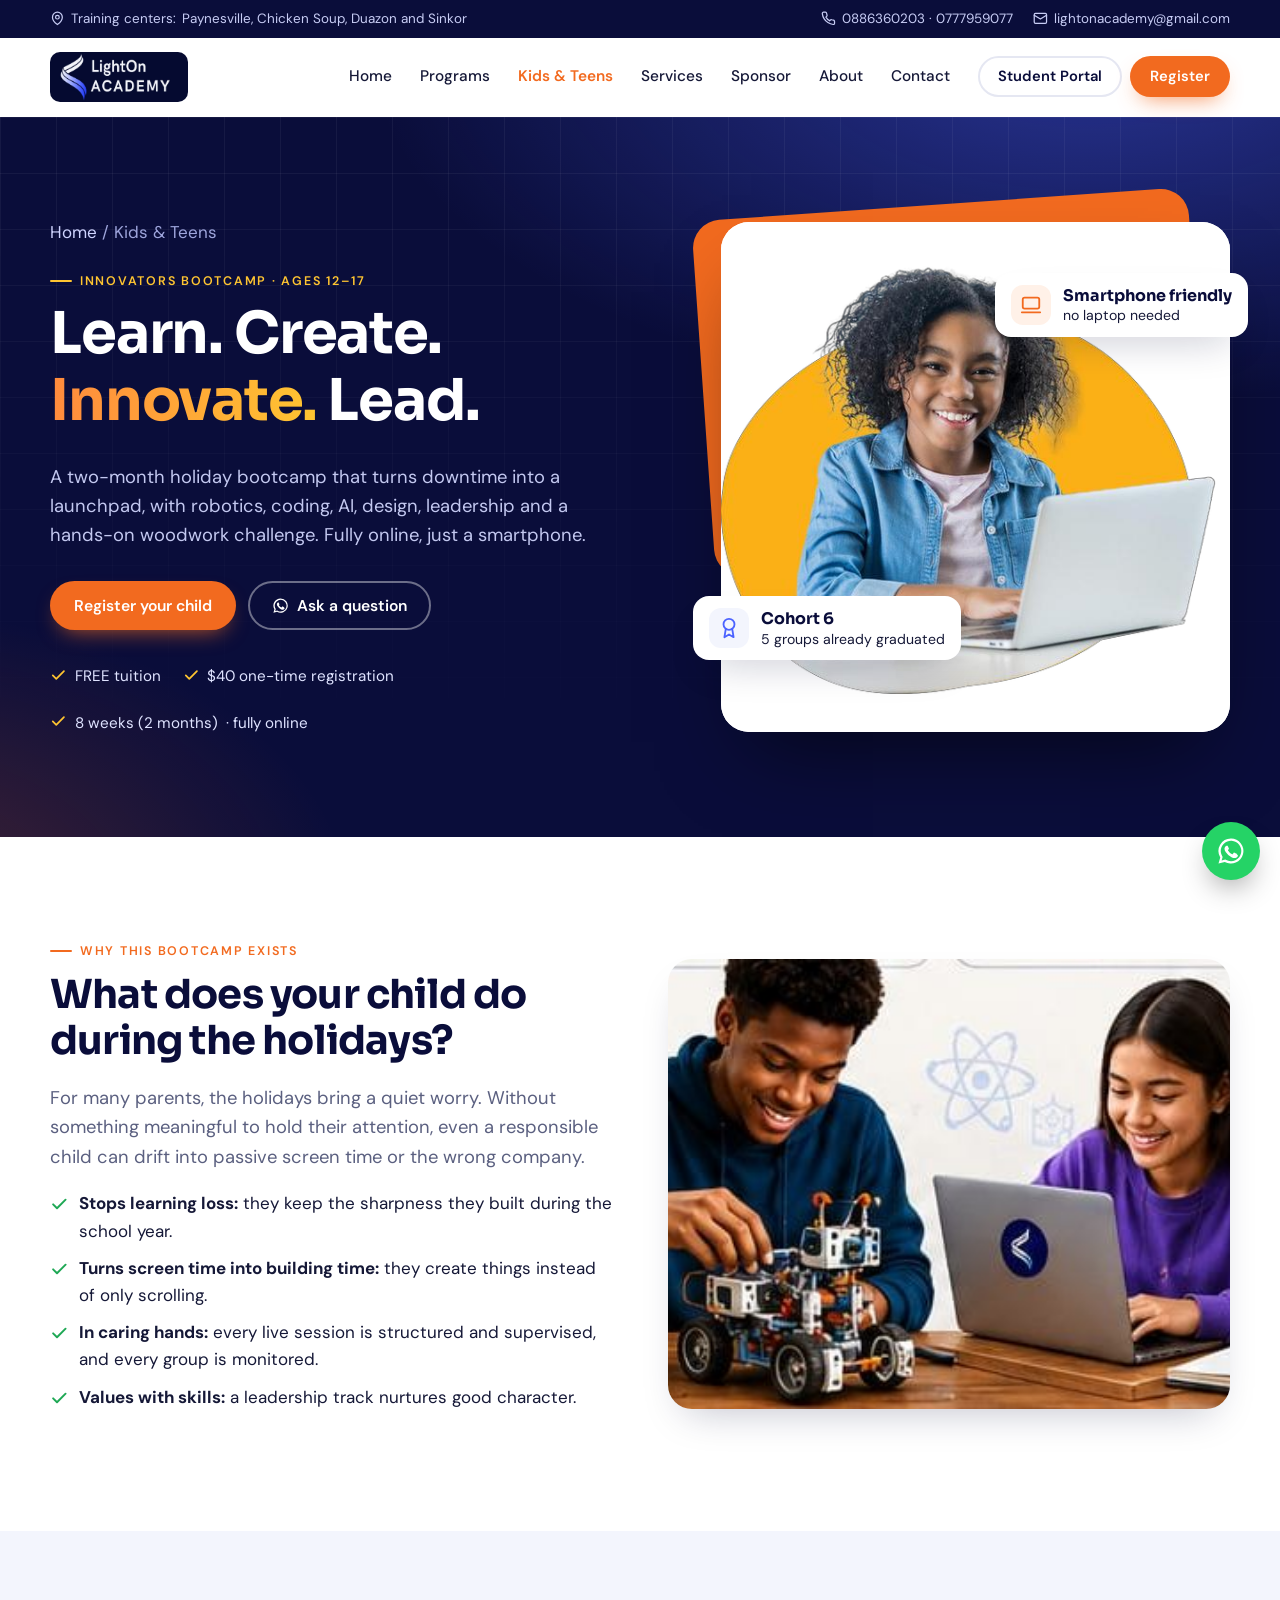
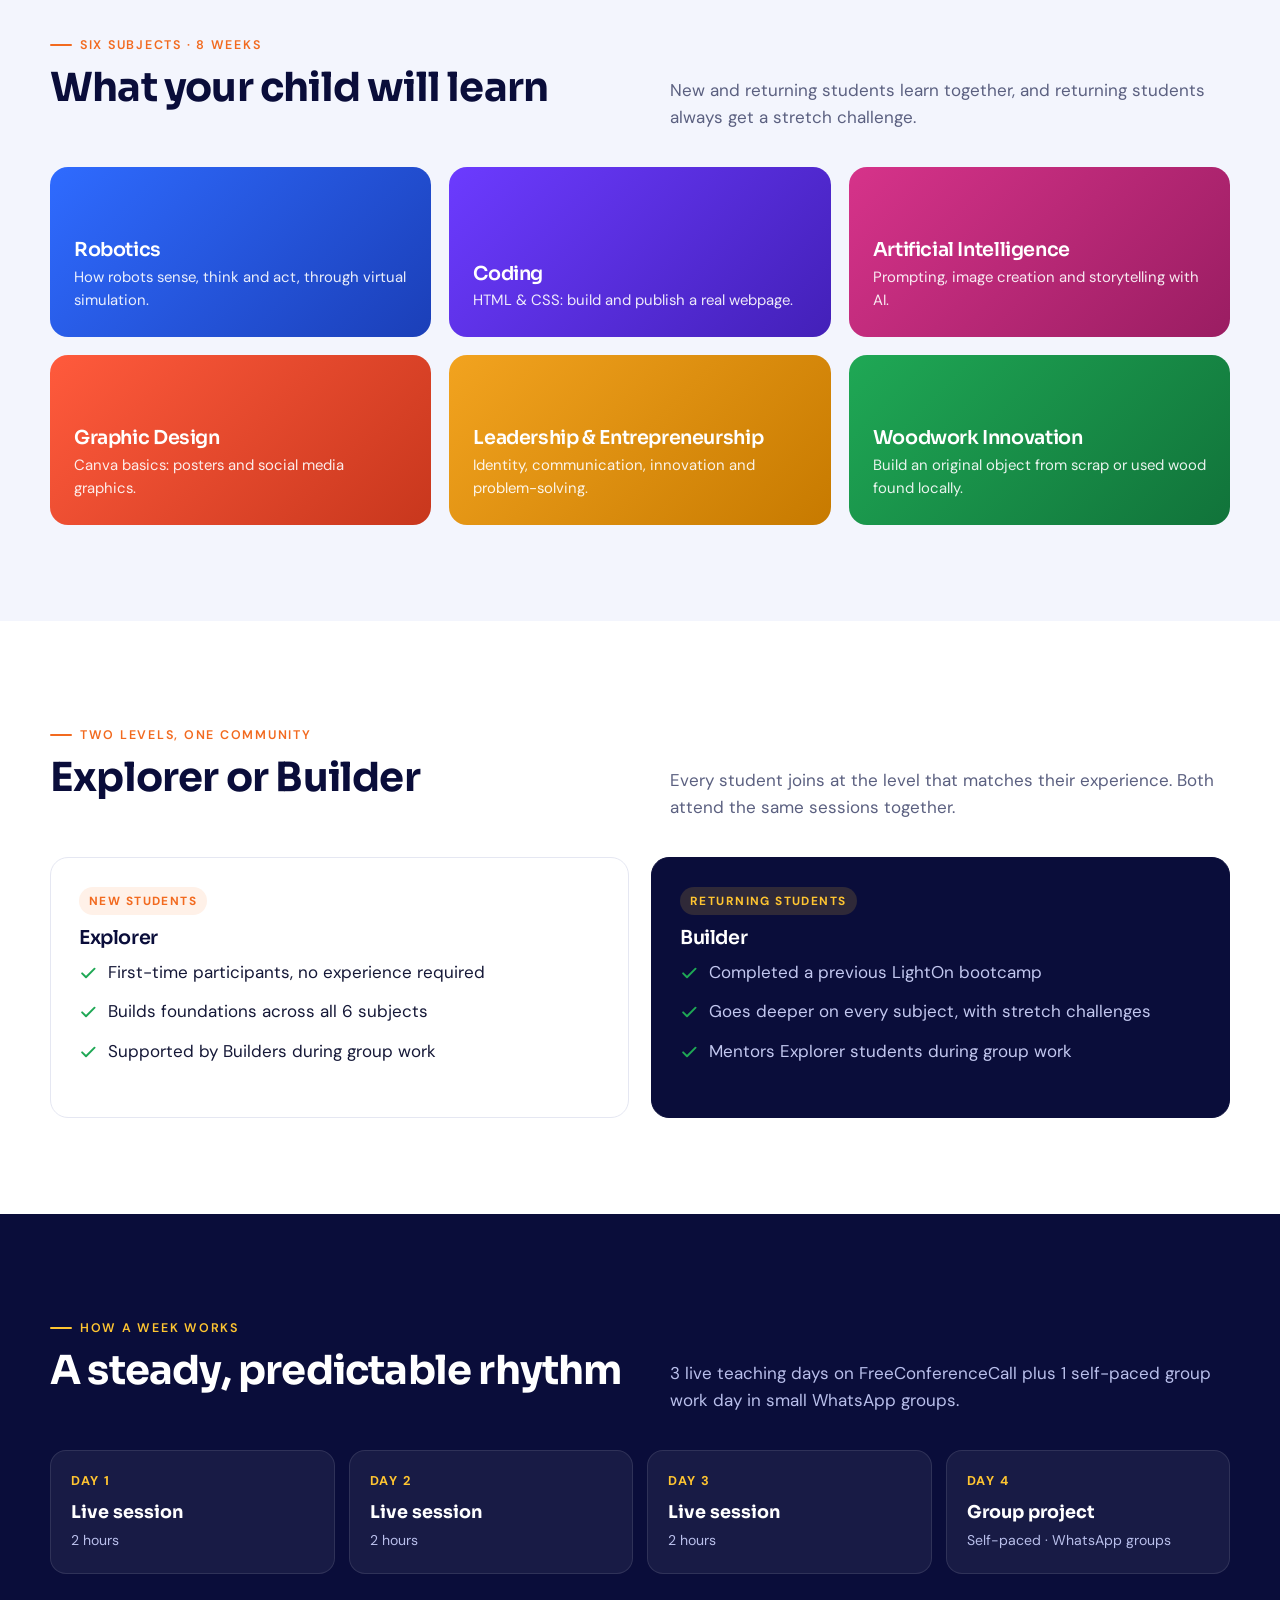
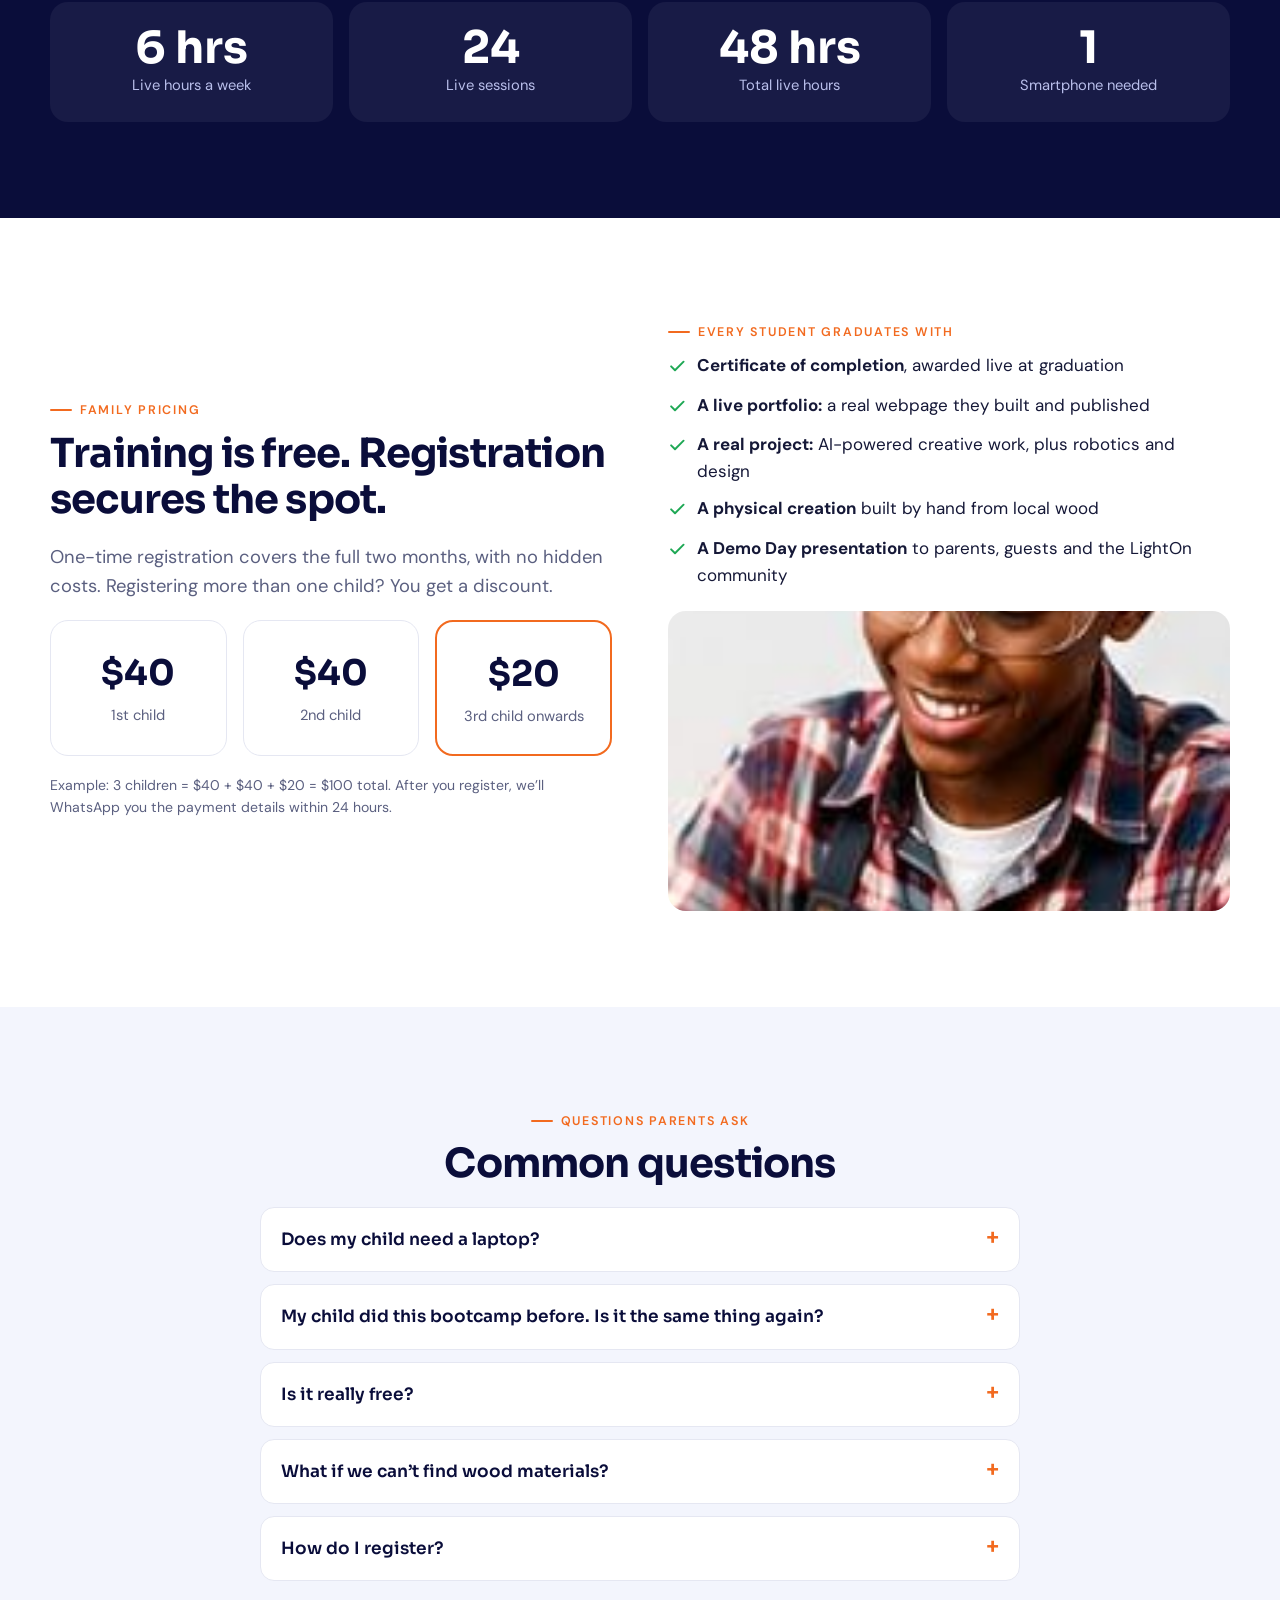
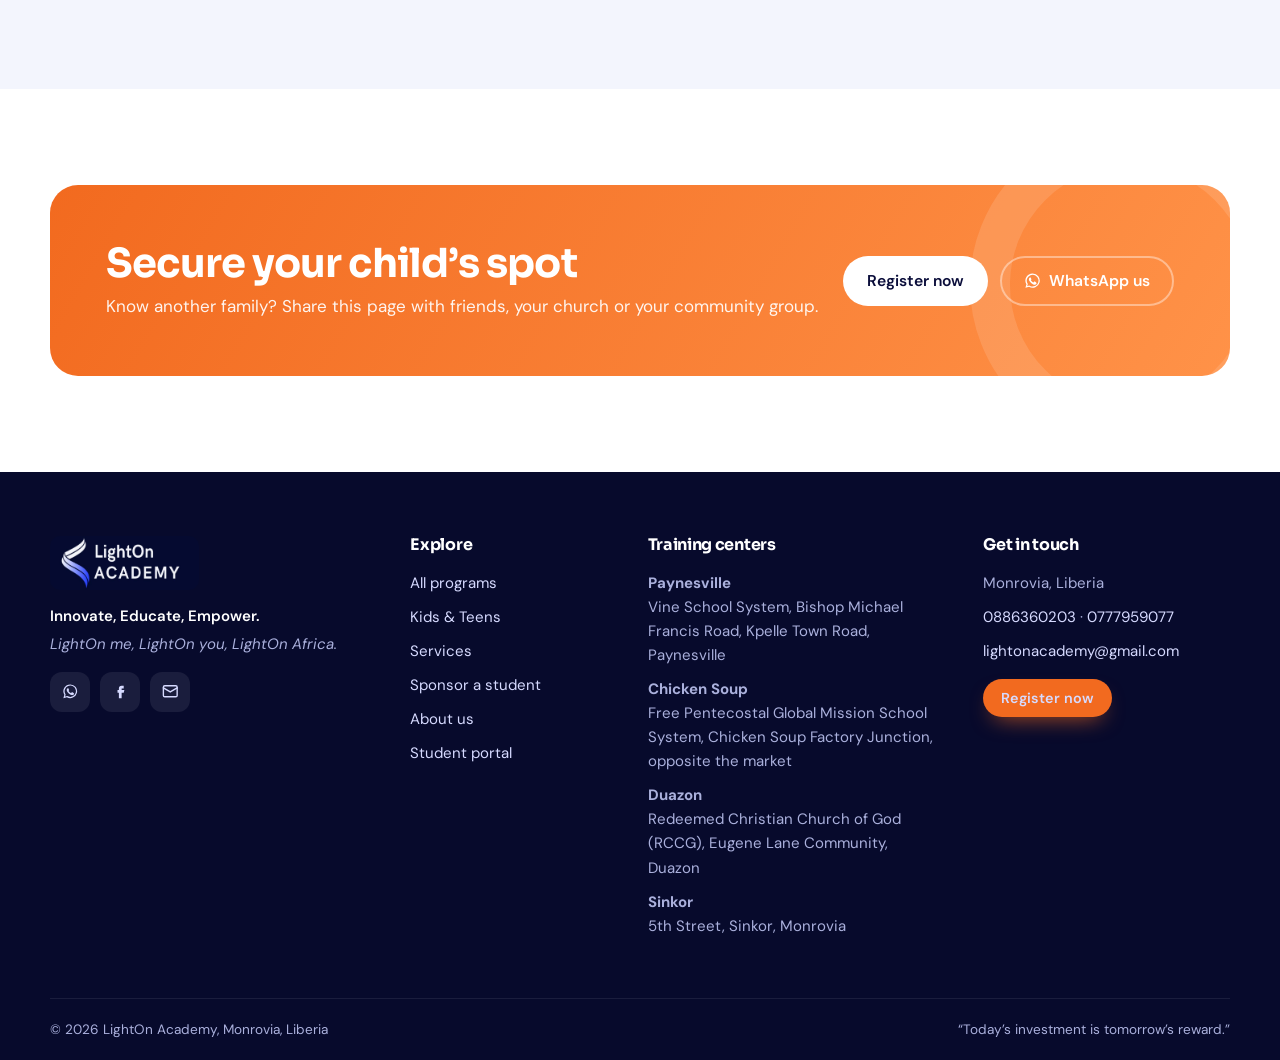
==== kids.html @ fd4e70bb "Add files via upload" ====
<!doctype html>
<html lang="en">
<head>
<meta charset="utf-8">
<meta name="viewport" content="width=device-width,initial-scale=1">
<title>Innovators Bootcamp for Ages 12–17 | LightOn Academy</title>
<meta name="description" content="Free 8-week online holiday bootcamp for children aged 12–17: robotics, coding, AI, graphic design, leadership and woodwork. Just a smartphone. $40 registration.">
<meta property="og:title" content="Innovators Bootcamp for Ages 12–17 | LightOn Academy">
<meta property="og:description" content="Free 8-week online holiday bootcamp for children aged 12–17: robotics, coding, AI, graphic design, leadership and woodwork. Just a smartphone. $40 registration.">
<meta property="og:image" content="assets/img/photos/hero-couple.jpg">
<meta property="og:type" content="website">
<meta name="theme-color" content="#0a0d3a">
<link rel="icon" href="assets/img/favicon.png">
<link rel="apple-touch-icon" href="assets/img/apple-touch-icon.png">
<link rel="preconnect" href="https://fonts.googleapis.com"><link rel="preconnect" href="https://fonts.gstatic.com" crossorigin><link href="https://fonts.googleapis.com/css2?family=DM+Sans:opsz,wght@9..40,400;9..40,500;9..40,600;9..40,700&family=Sora:wght@500;600;700&display=swap" rel="stylesheet">
<link rel="stylesheet" href="assets/css/style.css">
<script src="assets/js/config.js"></script>
<script src="assets/js/app.js" defer></script>
</head>
<body data-page="kids">
<div id="site-header"></div>
<main>
<section class="hero">
  <div class="wrap hero-grid">
    <div>
      <p class="crumbs" style="color:#9ea5dc"><a href="index.html" style="color:#cfd4ff">Home</a> / Kids &amp; Teens</p>
      <span class="eyebrow light">Innovators Bootcamp · Ages 12–17</span>
      <h1>Learn. Create. <em>Innovate.</em> Lead.</h1>
      <p class="lead">A two-month holiday bootcamp that turns downtime into a launchpad, with robotics, coding, AI, design, leadership and a hands-on woodwork challenge. Fully online, just a smartphone.</p>
      <div class="hero-ctas">
        <a class="btn btn-orange" data-register href="https://lightonacademy.github.io/?page=register" data-if-active="innovators-bootcamp">Register your child</a>
        <a class="btn btn-outline-light" data-wa="Hello LightOn Academy, I'd like to ask about the Innovators Bootcamp for my child." href="#"><span data-icon="wa"></span> Ask a question</a>
      </div>
      <p data-if-inactive="innovators-bootcamp" hidden style="color:var(--sun);font-weight:600">Registration for the next cohort opens soon. Message us on WhatsApp to be notified.</p>
      <ul class="hero-points">
        <li><span data-icon="check"></span> FREE tuition</li>
        <li><span data-icon="check"></span> $40 one-time registration</li>
        <li><span data-icon="check"></span> <span data-field="innovators-bootcamp.duration">8 weeks</span> · fully online</li>
      </ul>
    </div>
    <div class="hero-art">
      <div class="photo"><img src="assets/img/photos/girl-laptop.png" alt="Smiling girl learning on a laptop" style="object-fit:contain;background:#fff"></div>
      <div class="float-card fc-1"><span class="ico" data-icon="award"></span><span><strong>Cohort 6</strong>5 groups already graduated</span></div>
      <div class="float-card fc-2"><span class="ico" data-icon="laptop"></span><span><strong>Smartphone friendly</strong>no laptop needed</span></div>
    </div>
  </div>
</section>

<section class="section">
  <div class="wrap split">
    <div class="reveal">
      <span class="eyebrow">Why this bootcamp exists</span>
      <h2>What does your child do during the holidays?</h2>
      <p class="lead">For many parents, the holidays bring a quiet worry. Without something meaningful to hold their attention, even a responsible child can drift into passive screen time or the wrong company.</p>
      <ul class="ticks">
        <li><span data-icon="check"></span><span><strong>Stops learning loss:</strong> they keep the sharpness they built during the school year.</span></li>
        <li><span data-icon="check"></span><span><strong>Turns screen time into building time:</strong> they create things instead of only scrolling.</span></li>
        <li><span data-icon="check"></span><span><strong>In caring hands:</strong> every live session is structured and supervised, and every group is monitored.</span></li>
        <li><span data-icon="check"></span><span><strong>Values with skills:</strong> a leadership track nurtures good character.</span></li>
      </ul>
    </div>
    <div class="split-img reveal"><img src="assets/img/photos/robotics.jpg" alt="Teens working on a robot and a laptop" loading="lazy"></div>
  </div>
</section>

<section class="section bg-soft">
  <div class="wrap">
    <div class="sec-head"><div><span class="eyebrow">Six subjects · 8 weeks</span><h2>What your child will learn</h2></div><p>New and returning students learn together, and returning students always get a stretch challenge.</p></div>
    <div class="subjects">
      <div class="subject s1 reveal"><h3>Robotics</h3><p>How robots sense, think and act, through virtual simulation.</p></div>
      <div class="subject s2 reveal"><h3>Coding</h3><p>HTML &amp; CSS: build and publish a real webpage.</p></div>
      <div class="subject s3 reveal"><h3>Artificial Intelligence</h3><p>Prompting, image creation and storytelling with AI.</p></div>
      <div class="subject s4 reveal"><h3>Graphic Design</h3><p>Canva basics: posters and social media graphics.</p></div>
      <div class="subject s5 reveal"><h3>Leadership &amp; Entrepreneurship</h3><p>Identity, communication, innovation and problem-solving.</p></div>
      <div class="subject s6 reveal"><h3>Woodwork Innovation</h3><p>Build an original object from scrap or used wood found locally.</p></div>
    </div>
  </div>
</section>

<section class="section">
  <div class="wrap">
    <div class="sec-head"><div><span class="eyebrow">Two levels, one community</span><h2>Explorer or Builder</h2></div><p>Every student joins at the level that matches their experience. Both attend the same sessions together.</p></div>
    <div class="levels">
      <div class="level reveal"><span class="badge">New students</span><h3>Explorer</h3><ul class="ticks"><li><span data-icon="check"></span>First-time participants, no experience required</li><li><span data-icon="check"></span>Builds foundations across all 6 subjects</li><li><span data-icon="check"></span>Supported by Builders during group work</li></ul></div>
      <div class="level b reveal"><span class="badge">Returning students</span><h3>Builder</h3><ul class="ticks"><li><span data-icon="check"></span>Completed a previous LightOn bootcamp</li><li><span data-icon="check"></span>Goes deeper on every subject, with stretch challenges</li><li><span data-icon="check"></span>Mentors Explorer students during group work</li></ul></div>
    </div>
  </div>
</section>

<section class="section bg-navy">
  <div class="wrap">
    <div class="sec-head"><div><span class="eyebrow light">How a week works</span><h2>A steady, predictable rhythm</h2></div><p>3 live teaching days on FreeConferenceCall plus 1 self-paced group work day in small WhatsApp groups.</p></div>
    <div class="rhythm">
      <div class="day reveal"><b>Day 1</b><strong>Live session</strong><span>2 hours</span></div>
      <div class="day reveal"><b>Day 2</b><strong>Live session</strong><span>2 hours</span></div>
      <div class="day reveal"><b>Day 3</b><strong>Live session</strong><span>2 hours</span></div>
      <div class="day reveal"><b>Day 4</b><strong>Group project</strong><span>Self-paced · WhatsApp groups</span></div>
    </div>
    <div class="stats" style="margin-top:28px">
      <div class="stat"><strong>6 hrs</strong><span>Live hours a week</span></div>
      <div class="stat"><strong>24</strong><span>Live sessions</span></div>
      <div class="stat"><strong>48 hrs</strong><span>Total live hours</span></div>
      <div class="stat"><strong>1</strong><span>Smartphone needed</span></div>
    </div>
  </div>
</section>

<section class="section">
  <div class="wrap split">
    <div class="reveal">
      <span class="eyebrow">Family pricing</span>
      <h2>Training is free. Registration secures the spot.</h2>
      <p class="lead">One-time registration covers the full two months, with no hidden costs. Registering more than one child? You get a discount.</p>
      <div class="family">
        <div class="fam"><strong>$40</strong><span>1st child</span></div>
        <div class="fam"><strong>$40</strong><span>2nd child</span></div>
        <div class="fam hl"><strong>$20</strong><span>3rd child onwards</span></div>
      </div>
      <p class="small">Example: 3 children = $40 + $40 + $20 = $100 total. After you register, we’ll WhatsApp you the payment details within 24 hours.</p>
    </div>
    <div class="reveal">
      <span class="eyebrow">Every student graduates with</span>
      <ul class="ticks">
        <li><span data-icon="check"></span><span><strong>Certificate of completion</strong>, awarded live at graduation</span></li>
        <li><span data-icon="check"></span><span><strong>A live portfolio:</strong> a real webpage they built and published</span></li>
        <li><span data-icon="check"></span><span><strong>A real project:</strong> AI-powered creative work, plus robotics and design</span></li>
        <li><span data-icon="check"></span><span><strong>A physical creation</strong> built by hand from local wood</span></li>
        <li><span data-icon="check"></span><span><strong>A Demo Day presentation</strong> to parents, guests and the LightOn community</span></li>
      </ul>
      <img src="assets/img/photos/woodwork.jpg" alt="Student finishing a wooden birdhouse" loading="lazy" style="border-radius:18px;max-height:300px;width:100%;object-fit:cover;object-position:center 15%">
    </div>
  </div>
</section>

<section class="section bg-soft">
  <div class="wrap narrow faq">
    <div class="center"><span class="eyebrow">Questions parents ask</span><h2>Common questions</h2></div>
    <details><summary>Does my child need a laptop?</summary><p>No. Everything works on a smartphone with free tools and a browser. Woodwork uses materials found locally, so there’s nothing to buy.</p></details>
    <details><summary>My child did this bootcamp before. Is it the same thing again?</summary><p>No. Returning students join as Builders, with a stretch challenge in every subject, so they go deeper into real projects instead of repeating the basics.</p></details>
    <details><summary>Is it really free?</summary><p>Yes, the training is completely free. A one-time $40 registration fee secures a spot and covers the full two months. There are no hidden costs.</p></details>
    <details><summary>What if we can’t find wood materials?</summary><p>Any scrap, broken or small piece of wood works. Facilitators help students who need help getting started.</p></details>
    <details><summary>How do I register?</summary><p>Register online or send us a WhatsApp message on 0886360203. Our team responds within 24 hours with next steps and payment details.</p></details>
  </div>
</section>

<section class="section">
  <div class="wrap">
    <div class="cta-band reveal">
      <div><h2>Secure your child’s spot</h2><p>Know another family? Share this page with friends, your church or your community group.</p></div>
      <div class="btns"><a class="btn btn-light" data-register href="https://lightonacademy.github.io/?page=register">Register now</a><a class="btn btn-outline-light" data-wa="Hello LightOn Academy, I'd like to register my child for the Innovators Bootcamp." href="#"><span data-icon="wa"></span> WhatsApp us</a></div>
    </div>
  </div>
</section>
</main>
<div id="site-footer"></div>
</body>
</html>
---- assets/css/style.css ----
/* LightOn Academy — site styles */
:root{
  --navy:#0a0d3a; --navy-2:#141a5c; --ink:#151837; --muted:#5b6080; --line:#e5e7f2;
  --blue:#4c63ff; --blue-2:#7c8cff; --orange:#f26a1f; --orange-2:#ff8a3d; --sun:#ffc531;
  --cream:#fbf7f2; --soft:#f3f5fd; --white:#fff; --green:#1fa855;
  --r:18px; --r-sm:12px; --shadow:0 18px 40px -18px rgba(10,13,58,.28); --shadow-sm:0 6px 18px -8px rgba(10,13,58,.18);
  --font-h:"Sora",system-ui,sans-serif; --font:"DM Sans",system-ui,-apple-system,"Segoe UI",sans-serif;
}
*{box-sizing:border-box}
html{scroll-behavior:smooth;-webkit-text-size-adjust:100%}
body{margin:0;font-family:var(--font);font-size:17px;line-height:1.6;color:var(--ink);background:var(--white)}
img{max-width:100%;display:block}
a{color:var(--blue);text-decoration:none}
a:hover{text-decoration:underline}
h1,h2,h3,h4{font-family:var(--font-h);line-height:1.15;margin:0 0 .5em;letter-spacing:-.02em;color:var(--navy)}
h1{font-size:clamp(2.1rem,5vw,3.6rem);font-weight:700}
h2{font-size:clamp(1.7rem,3.4vw,2.5rem);font-weight:700}
h3{font-size:1.2rem;font-weight:600}
p{margin:0 0 1em}
svg{width:1.1em;height:1.1em;flex:none;vertical-align:-.15em}
[hidden]{display:none!important}
.wrap{width:min(1180px,100% - 40px);margin-inline:auto}
.narrow{max-width:760px}
.center{text-align:center}
.lead{font-size:1.15rem;color:var(--muted)}
.small{font-size:.88rem;color:var(--muted)}
.section{padding:clamp(56px,8vw,96px) 0}
.section.tight{padding:48px 0}
.bg-soft{background:var(--soft)}
.bg-cream{background:var(--cream)}
.bg-navy{background:var(--navy);color:#dfe3ff}
.bg-navy h2,.bg-navy h3{color:#fff}
.sec-head{display:flex;align-items:end;justify-content:space-between;gap:24px;margin-bottom:36px;flex-wrap:wrap}
.sec-head p{margin:0;max-width:560px;color:var(--muted)}
.bg-navy .sec-head p{color:#b9bfeb}
.eyebrow{display:inline-flex;align-items:center;gap:8px;font:600 .78rem/1 var(--font);letter-spacing:.14em;text-transform:uppercase;color:var(--orange);margin-bottom:14px}
.eyebrow::before{content:"";width:22px;height:2px;background:currentColor;border-radius:2px}
.eyebrow.light{color:var(--sun)}

/* buttons */
.btn{display:inline-flex;align-items:center;justify-content:center;gap:8px;font:600 .98rem/1 var(--font);padding:14px 22px;border-radius:999px;border:2px solid transparent;cursor:pointer;transition:transform .15s,box-shadow .15s,background .15s;text-decoration:none!important;white-space:nowrap}
.btn:hover{transform:translateY(-2px)}
.btn-sm{padding:10px 16px;font-size:.9rem}
.btn-block{display:flex;width:100%}
.btn-orange{background:var(--orange);color:#fff;box-shadow:0 10px 22px -10px rgba(242,106,31,.8)}
.btn-orange:hover{background:var(--orange-2)}
.btn-navy{background:var(--navy);color:#fff}
.btn-navy:hover{background:var(--navy-2)}
.btn-ghost{border-color:var(--line);color:var(--navy);background:#fff}
.btn-ghost:hover{border-color:var(--navy)}
.btn-ghost-dark{border-color:var(--navy);color:var(--navy)}
.btn-light{background:#fff;color:var(--navy)}
.btn-outline-light{border-color:rgba(255,255,255,.4);color:#fff}
.btn-outline-light:hover{border-color:#fff}
.btn-wa{background:#e8f8ee;color:#137a3c}
.btn-wa:hover{background:#d6f2e1}

/* header */
.topbar{background:var(--navy);color:#c8cdf5;font-size:.84rem}
.topbar .wrap{display:flex;justify-content:space-between;gap:16px;padding:8px 0;flex-wrap:wrap}
.topbar a{color:#c8cdf5}
.topbar span,.topbar a{display:inline-flex;align-items:center;gap:6px}
.tb-right{gap:20px!important}
.site-header{position:sticky;top:0;z-index:50;background:rgba(255,255,255,.92);backdrop-filter:saturate(1.4) blur(10px);border-bottom:1px solid transparent;transition:border-color .2s,box-shadow .2s}
.scrolled .site-header{border-color:var(--line);box-shadow:var(--shadow-sm)}
.nav-wrap{display:flex;align-items:center;justify-content:space-between;gap:20px;height:78px}
.brand img{height:50px;width:auto;border-radius:10px}
.nav{display:flex;align-items:center;gap:4px}
.nav>a{color:var(--ink);font-weight:500;font-size:.96rem;padding:8px 12px;border-radius:10px}
.nav>a:hover{background:var(--soft);text-decoration:none}
.nav>a[aria-current]{color:var(--orange);font-weight:600}
.nav-cta{display:flex;gap:8px;margin-left:12px}
.nav-cta .btn{padding:11px 18px;font-size:.92rem}
.nav-toggle{display:none;background:none;border:0;color:var(--navy);padding:8px;cursor:pointer}
.nav-toggle svg{width:28px;height:28px}

/* hero */
.hero{position:relative;overflow:hidden;background:radial-gradient(1200px 600px at 85% -10%,rgba(76,99,255,.45),transparent 60%),radial-gradient(800px 500px at -10% 110%,rgba(242,106,31,.25),transparent 60%),var(--navy);color:#dfe3ff}
.hero::before{content:"";position:absolute;inset:0;background-image:linear-gradient(rgba(255,255,255,.05) 1px,transparent 1px),linear-gradient(90deg,rgba(255,255,255,.05) 1px,transparent 1px);background-size:56px 56px;mask-image:linear-gradient(180deg,#000 10%,transparent 90%)}
.hero-grid{position:relative;display:grid;grid-template-columns:1.1fr .9fr;gap:48px;align-items:center;padding:clamp(56px,8vw,104px) 0 clamp(64px,8vw,110px)}
.hero h1{color:#fff}
.hero h1 em{font-style:normal;background:linear-gradient(90deg,var(--orange-2),var(--sun));-webkit-background-clip:text;background-clip:text;color:transparent}
.hero .lead{color:#c3c8f0;max-width:560px}
.hero-ctas{display:flex;gap:12px;flex-wrap:wrap;margin:30px 0 34px}
.hero-points{display:flex;gap:22px;flex-wrap:wrap;list-style:none;padding:0;margin:0;font-size:.95rem}
.hero-points li{display:flex;align-items:center;gap:8px}
.hero-points svg{color:var(--sun)}
.hero-art{position:relative}
.hero-art .photo{position:relative;border-radius:28px;overflow:hidden;background:#fff;box-shadow:0 40px 80px -30px rgba(0,0,0,.6);aspect-ratio:1/1}
.hero-art .photo img{width:100%;height:100%;object-fit:cover}
.hero-art::before{content:"";position:absolute;inset:-18px 30px auto -18px;height:70%;background:var(--orange);border-radius:28px;transform:rotate(-4deg);z-index:0}
.hero-art .photo{z-index:1}
.float-card{position:absolute;z-index:2;background:#fff;color:var(--ink);border-radius:16px;padding:12px 16px;box-shadow:var(--shadow);display:flex;align-items:center;gap:12px;font-size:.88rem;line-height:1.3}
.float-card strong{display:block;font-family:var(--font-h);color:var(--navy);font-size:1rem}
.float-card .ico{width:40px;height:40px;border-radius:12px;display:grid;place-items:center;background:var(--soft);color:var(--blue)}
.float-card .ico svg{width:22px;height:22px}
.fc-1{left:-28px;bottom:14%}
.fc-2{right:-18px;top:10%}
.fc-2 .ico{background:#fff1e8;color:var(--orange)}

/* paths */
.paths{display:grid;grid-template-columns:repeat(4,1fr);gap:18px;margin-top:-64px;position:relative;z-index:3}
.path{background:#fff;border-radius:var(--r);padding:28px;box-shadow:var(--shadow);border:1px solid var(--line);display:flex;flex-direction:column;gap:6px;transition:transform .2s}
.path:hover{transform:translateY(-4px);text-decoration:none}
.path .p-ico{width:52px;height:52px;border-radius:14px;display:grid;place-items:center;margin-bottom:12px}
.path .p-ico svg{width:26px;height:26px}
.path h3{margin:0}
.path p{color:var(--muted);margin:0 0 10px;font-size:.96rem}
.path .go{margin-top:auto;font-weight:600;display:inline-flex;align-items:center;gap:6px}
.path:nth-child(1) .p-ico{background:#eef0ff;color:var(--blue)}
.path:nth-child(2) .p-ico{background:#fff1e8;color:var(--orange)}
.path:nth-child(3) .p-ico{background:#e8f8ee;color:var(--green)}
.path:nth-child(4) .p-ico{background:#fff7dc;color:#c58a00}
.path{padding:24px}

/* course cards */
.grid{display:grid;grid-template-columns:repeat(3,1fr);gap:24px}
.card{background:#fff;border-radius:var(--r);border:1px solid var(--line);overflow:hidden;display:flex;flex-direction:column;transition:transform .2s,box-shadow .2s}
.card:hover{transform:translateY(-4px);box-shadow:var(--shadow)}
.c-img{position:relative;display:block;aspect-ratio:16/10;background:var(--soft);overflow:hidden}
.c-img img{width:100%;height:100%;object-fit:cover;transition:transform .5s}
.card:hover .c-img img{transform:scale(1.04)}
.tag{position:absolute;left:14px;top:14px;background:rgba(10,13,58,.88);color:#fff;font-size:.74rem;font-weight:600;padding:6px 10px;border-radius:999px;letter-spacing:.02em}
.start{position:absolute;right:14px;bottom:14px;background:var(--sun);color:var(--navy);font-size:.78rem;font-weight:700;padding:6px 10px;border-radius:999px;display:inline-flex;align-items:center;gap:6px}
.c-body{padding:20px 22px 22px;display:flex;flex-direction:column;flex:1}
.c-level{font-size:.78rem;font-weight:700;color:var(--orange);text-transform:uppercase;letter-spacing:.08em;margin:0 0 6px}
.c-body h3{font-size:1.15rem;margin-bottom:8px}
.c-body h3 a{color:var(--navy)}
.c-tag{color:var(--muted);font-size:.94rem;margin-bottom:14px}
.meta{list-style:none;padding:0;margin:0 0 18px;display:flex;gap:16px;flex-wrap:wrap;font-size:.86rem;color:var(--muted)}
.meta li{display:flex;align-items:center;gap:6px}
.c-foot{margin-top:auto;display:flex;align-items:end;justify-content:space-between;gap:12px;padding-top:16px;border-top:1px dashed var(--line)}
.price{display:flex;flex-wrap:wrap;align-items:baseline;gap:4px 8px}
.p-main{font-family:var(--font-h);font-size:1.45rem;font-weight:700;color:var(--navy)}
.p-reg{color:#9aa0bd;font-size:.95rem}
.p-note{flex-basis:100%;font-size:.78rem;color:var(--green);font-weight:600}
.price.ask .p-main{font-size:1.02rem}
.price.ask .p-note{color:var(--muted);font-weight:500}
.empty{grid-column:1/-1;background:var(--soft);border-radius:var(--r);padding:28px;text-align:center;color:var(--muted)}
.skeleton{grid-column:1/-1;height:220px;border-radius:var(--r);background:linear-gradient(90deg,var(--soft),#fff,var(--soft));background-size:200% 100%;animation:sk 1.2s infinite}
@keyframes sk{to{background-position:-200% 0}}
.chips{display:flex;gap:10px;flex-wrap:wrap;margin-bottom:28px}
.chip{border:1px solid var(--line);background:#fff;border-radius:999px;padding:9px 16px;font:500 .92rem var(--font);cursor:pointer;color:var(--ink)}
.chip.on{background:var(--navy);color:#fff;border-color:var(--navy)}

/* masterclasses */
.mc-grid{display:grid;grid-template-columns:repeat(3,1fr);gap:14px}
.mc{display:flex;align-items:center;gap:14px;background:#fff;border:1px solid var(--line);border-radius:14px;padding:16px;color:var(--ink);transition:border-color .2s,transform .2s}
.mc:hover{border-color:var(--orange);transform:translateY(-2px);text-decoration:none}
.mc strong{display:block;font-family:var(--font-h);font-size:.98rem;color:var(--navy)}
.mc small{color:var(--muted);font-size:.84rem}
.mc-ico{width:40px;height:40px;border-radius:12px;background:#fff1e8;color:var(--orange);display:grid;place-items:center}
.mc-go{margin-left:auto;color:var(--green)}
.mc-go svg{width:22px;height:22px}

/* features */
.features{display:grid;grid-template-columns:repeat(4,1fr);gap:20px}
.feature{padding:26px;border-radius:var(--r);background:#fff;border:1px solid var(--line)}
.feature .f-ico{width:48px;height:48px;border-radius:14px;background:var(--navy);color:var(--sun);display:grid;place-items:center;margin-bottom:16px}
.feature .f-ico svg{width:24px;height:24px}
.feature p{color:var(--muted);font-size:.95rem;margin:0}
.bg-navy .feature{background:rgba(255,255,255,.05);border-color:rgba(255,255,255,.1)}
.bg-navy .feature p{color:#b9bfeb}
.bg-navy .feature .f-ico{background:rgba(255,255,255,.08)}

/* stats */
.stats{display:grid;grid-template-columns:repeat(4,1fr);gap:16px}
.stat{text-align:center;padding:24px 10px;border-radius:var(--r);background:rgba(255,255,255,.06)}
.stat strong{display:block;font-family:var(--font-h);font-size:clamp(2rem,4vw,2.8rem);color:#fff;line-height:1}
.stat span{font-size:.92rem;color:#b9bfeb}

/* pathway */
.ladder{display:grid;grid-template-columns:repeat(3,1fr);gap:0;counter-reset:lvl;position:relative}
.rung{position:relative;padding:28px 26px 26px;background:#fff;border:1px solid var(--line)}
.rung:first-child{border-radius:var(--r) 0 0 var(--r)}
.rung:last-child{border-radius:0 var(--r) var(--r) 0}
.rung+.rung{border-left:0}
.rung .lvl{font:700 .78rem var(--font);letter-spacing:.12em;text-transform:uppercase;color:var(--orange)}
.rung h3{margin:6px 0 4px}
.rung .dur{display:inline-flex;align-items:center;gap:6px;color:var(--muted);font-size:.9rem;margin-bottom:14px}
.rung ul{padding:0;margin:0 0 16px;list-style:none;font-size:.94rem}
.rung li{display:flex;gap:8px;margin-bottom:6px}
.rung li svg{color:var(--green);margin-top:4px}
.rung:nth-child(2){background:#fbfbff}
.rung:nth-child(3){background:var(--navy);color:#dfe3ff;border-color:var(--navy)}
.rung:nth-child(3) h3{color:#fff}
.rung:nth-child(3) .dur{color:#b9bfeb}

/* split promo */
.split{display:grid;grid-template-columns:1fr 1fr;gap:56px;align-items:center}
.split-img{position:relative;border-radius:24px;overflow:hidden;aspect-ratio:4/3.2;box-shadow:var(--shadow)}
.split-img img{width:100%;height:100%;object-fit:cover}
.mosaic{display:grid;grid-template-columns:1fr 1fr;grid-template-rows:1.25fr 1fr;gap:14px;aspect-ratio:1/0.95}
.mosaic img{width:100%;height:100%;object-fit:cover;border-radius:18px}
.mosaic img:first-child{grid-column:1/3}
.mosaic img:nth-child(2){object-position:center 30%}
.ticks{list-style:none;padding:0;margin:0 0 22px}
.ticks li{display:flex;gap:10px;margin-bottom:10px}
.ticks li svg{color:var(--green);margin-top:5px}
.ticks.two{display:grid;grid-template-columns:1fr 1fr;gap:4px 24px}
.pill-row{display:flex;flex-wrap:wrap;gap:10px;margin:0 0 24px}
.pill{background:var(--soft);color:var(--navy);border-radius:999px;padding:8px 14px;font-size:.88rem;font-weight:600}
.pill.o{background:#fff1e8;color:var(--orange)}

/* testimonial */
.quote{max-width:860px;margin:auto;text-align:center}
.quote blockquote{font-family:var(--font-h);font-size:clamp(1.3rem,2.6vw,1.9rem);line-height:1.35;color:var(--navy);margin:0 0 20px;font-weight:500}
.quote blockquote::before{content:"“";display:block;font-size:4rem;line-height:.6;color:var(--orange)}
.quote cite{font-style:normal;color:var(--muted)}
.quote cite strong{color:var(--ink)}

/* centers */
.centers-grid{display:grid;grid-template-columns:repeat(4,1fr);gap:18px}
.loc{background:#fff;border:1px solid var(--line);border-radius:var(--r);padding:22px;display:flex;flex-direction:column}
.loc .c-ico{width:42px;height:42px;border-radius:12px;background:#fff1e8;color:var(--orange);display:grid;place-items:center;margin-bottom:14px}
.loc h3{margin-bottom:6px}
.loc p{color:var(--muted);font-size:.93rem;margin:0 0 6px}
.loc a{margin-top:auto;padding-top:10px;font-weight:600;font-size:.92rem;display:inline-flex;align-items:center;gap:6px}
.loc.office{background:var(--navy);border-color:var(--navy)}
.loc.office h3{color:#fff}.loc.office p{color:#b9bfeb}.loc.office a{color:var(--sun)}
.loc.office .c-ico{background:rgba(255,255,255,.1);color:var(--sun)}

/* CTA band */
.cta-band{background:linear-gradient(120deg,var(--orange),#ff9248);border-radius:28px;padding:clamp(32px,5vw,56px);display:flex;align-items:center;justify-content:space-between;gap:24px;flex-wrap:wrap;color:#fff;position:relative;overflow:hidden}
.cta-band::after{content:"";position:absolute;right:-60px;top:-60px;width:240px;height:240px;border-radius:50%;border:40px solid rgba(255,255,255,.12)}
.cta-band h2{color:#fff;margin-bottom:6px}
.cta-band p{margin:0;opacity:.92}
.cta-band .btns{display:flex;gap:12px;flex-wrap:wrap;position:relative;z-index:1}

/* page hero */
.page-hero{background:radial-gradient(900px 400px at 90% 0,rgba(76,99,255,.4),transparent 60%),var(--navy);color:#c3c8f0;padding:clamp(56px,7vw,88px) 0}
.page-hero h1{color:#fff;max-width:820px}
.page-hero .lead{color:#c3c8f0;max-width:680px}
.page-hero .crumbs,.c-hero .crumbs{font-size:.88rem;color:#9ea5dc;margin-bottom:14px}
.crumbs a{color:#cfd4ff}

/* course detail */
.c-hero{background:var(--navy);color:#c3c8f0;padding:clamp(48px,6vw,80px) 0}
.c-hero h1{color:#fff;font-size:clamp(1.9rem,4vw,3rem)}
.c-hero .lead{color:#c3c8f0}
.c-hero-grid{display:grid;grid-template-columns:1.25fr .75fr;gap:48px;align-items:center}
.c-hero-img{border-radius:24px;overflow:hidden;aspect-ratio:1/1;background:#fff}
.c-hero-img img{width:100%;height:100%;object-fit:cover}
.facts{list-style:none;padding:0;margin:26px 0 0;display:grid;grid-template-columns:repeat(2,1fr);gap:12px;max-width:620px}
.facts li{display:flex;gap:12px;align-items:center;background:rgba(255,255,255,.06);border:1px solid rgba(255,255,255,.1);border-radius:14px;padding:12px 14px;color:#fff;font-weight:600;font-size:.95rem;line-height:1.3}
.facts li svg{width:22px;height:22px;color:var(--sun)}
.facts small{display:block;color:#9ea5dc;font-weight:500;font-size:.76rem;text-transform:uppercase;letter-spacing:.08em}
.detail-grid{display:grid;grid-template-columns:1fr 360px;gap:48px;align-items:start}
.block{padding-bottom:32px;margin-bottom:32px;border-bottom:1px solid var(--line)}
.block:last-child{border:0}
.block h2{font-size:1.5rem}
.req{display:inline-block;margin-top:8px;background:var(--soft);border-radius:999px;padding:6px 12px;font-size:.86rem;font-weight:600;color:var(--navy)}
.sched{width:100%;border-collapse:collapse;font-size:.96rem}
.sched th,.sched td{padding:14px 16px;border-bottom:1px solid var(--line);text-align:left;vertical-align:top}
.sched th{width:34%;color:var(--navy);font-family:var(--font-h);font-weight:600}
.sched tr:nth-child(odd){background:var(--soft)}
.price-card{position:sticky;top:100px;background:#fff;border:1px solid var(--line);border-radius:22px;padding:26px;box-shadow:var(--shadow);display:flex;flex-direction:column;gap:12px}
.price-card .p-main{font-size:2.2rem}
.price-card .price.ask .p-main{font-size:1.5rem}
.plan{background:var(--soft);border-radius:14px;padding:14px 16px}
.plan h4{font-size:.95rem;margin-bottom:8px}
.plan .ticks{margin:0;font-size:.92rem}
.plan .ticks li{margin-bottom:4px}

/* team */
.team{display:grid;grid-template-columns:repeat(5,1fr);gap:20px}
.member{text-align:center}
.member .ph{aspect-ratio:1/1;border-radius:22px;overflow:hidden;background:var(--soft);margin-bottom:12px;display:grid;place-items:center;font:700 2rem var(--font-h);color:var(--blue)}
.member .ph img{width:100%;height:100%;object-fit:cover}
.member h3{font-size:1.02rem;margin:0 0 2px}
.member p{font-size:.86rem;color:var(--muted);margin:0;line-height:1.4}

/* values / mission */
.mv{display:grid;grid-template-columns:1fr 1fr;gap:22px}
.mv-card{border-radius:var(--r);padding:32px;background:#fff;border:1px solid var(--line)}
.mv-card.dark{background:var(--navy);color:#c3c8f0;border-color:var(--navy)}
.mv-card.dark h3{color:#fff}
.values{display:grid;grid-template-columns:repeat(5,1fr);gap:16px}
.value{padding:22px;border-radius:var(--r);background:var(--soft)}
.value h3{font-size:1.02rem}
.value p{font-size:.9rem;color:var(--muted);margin:0}

/* kids page */
.levels{display:grid;grid-template-columns:1fr 1fr;gap:22px}
.level{border-radius:var(--r);padding:28px;border:1px solid var(--line);background:#fff}
.level.b{background:var(--navy);color:#c3c8f0;border-color:var(--navy)}
.level.b h3{color:#fff}
.level .badge{display:inline-block;font:700 .74rem var(--font);letter-spacing:.12em;text-transform:uppercase;padding:6px 10px;border-radius:999px;background:#fff1e8;color:var(--orange);margin-bottom:12px}
.level.b .badge{background:rgba(255,197,49,.15);color:var(--sun)}
.subjects{display:grid;grid-template-columns:repeat(3,1fr);gap:18px}
.subject{border-radius:var(--r);padding:24px;color:#fff;min-height:170px;display:flex;flex-direction:column;justify-content:end}
.subject h3{color:#fff;margin-bottom:4px}
.subject p{margin:0;opacity:.9;font-size:.93rem}
.s1{background:linear-gradient(135deg,#2f6bff,#1b3fb8)}.s2{background:linear-gradient(135deg,#6c3bff,#4320b8)}.s3{background:linear-gradient(135deg,#d6338a,#9a1d62)}
.s4{background:linear-gradient(135deg,#ff5a3c,#c8371d)}.s5{background:linear-gradient(135deg,#f2a31f,#c77a00)}.s6{background:linear-gradient(135deg,#1fa855,#11733a)}
.family{display:grid;grid-template-columns:repeat(3,1fr);gap:16px;margin-bottom:18px}
.fam{background:#fff;border-radius:var(--r);border:1px solid var(--line);padding:24px;text-align:center}
.fam strong{display:block;font-family:var(--font-h);font-size:2.2rem;color:var(--navy)}
.fam span{color:var(--muted);font-size:.92rem}
.fam.hl{border:2px solid var(--orange)}
.rhythm{display:grid;grid-template-columns:repeat(4,1fr);gap:14px}
.day{border-radius:16px;padding:20px;background:rgba(255,255,255,.06);border:1px solid rgba(255,255,255,.1)}
.day b{display:block;color:var(--sun);font-size:.8rem;letter-spacing:.12em;text-transform:uppercase;margin-bottom:6px}
.day strong{display:block;color:#fff;font-family:var(--font-h);font-size:1.1rem}
.day span{font-size:.88rem;color:#b9bfeb}

/* FAQ */
.faq details{border:1px solid var(--line);border-radius:14px;padding:0 20px;margin-bottom:12px;background:#fff}
.faq summary{cursor:pointer;list-style:none;padding:18px 0;font-weight:600;font-family:var(--font-h);color:var(--navy);display:flex;justify-content:space-between;gap:16px}
.faq summary::-webkit-details-marker{display:none}
.faq summary::after{content:"+";font-size:1.4rem;line-height:1;color:var(--orange);transition:transform .2s}
.faq details[open] summary::after{transform:rotate(45deg)}
.faq details p{color:var(--muted);margin:0 0 18px}

/* services */
.services{display:grid;grid-template-columns:repeat(2,1fr);gap:22px}
.service{border:1px solid var(--line);border-radius:var(--r);padding:32px;background:#fff;display:flex;flex-direction:column}
.service .f-ico{width:54px;height:54px;border-radius:16px;background:#fff1e8;color:var(--orange);display:grid;place-items:center;margin-bottom:18px}
.service .f-ico svg{width:26px;height:26px}
.service p{color:var(--muted)}
.service .ticks{font-size:.95rem}
.service .btn{margin-top:auto;align-self:flex-start}

/* steps */
.steps{display:grid;grid-template-columns:repeat(4,1fr);gap:18px;counter-reset:st}
.step{padding:24px;border-radius:var(--r);background:#fff;border:1px solid var(--line);position:relative}
.step::before{counter-increment:st;content:counter(st);display:grid;place-items:center;width:38px;height:38px;border-radius:50%;background:var(--orange);color:#fff;font:700 1rem var(--font-h);margin-bottom:14px}
.step p{color:var(--muted);font-size:.94rem;margin:0}

/* contact */
.contact-grid{display:grid;grid-template-columns:1fr 1.1fr;gap:40px;align-items:start}
.contact-list{display:flex;flex-direction:column;gap:12px;margin:22px 0}
.contact-list a{display:flex;align-items:center;gap:12px;font-weight:600;color:var(--navy);background:var(--soft);padding:14px 16px;border-radius:14px}
.contact-list a svg{color:var(--orange);width:20px;height:20px}
.form{background:#fff;border:1px solid var(--line);border-radius:22px;padding:28px;box-shadow:var(--shadow)}
.form label{display:block;font-weight:600;font-size:.9rem;margin-bottom:14px;color:var(--navy)}
.form input,.form select,.form textarea{display:block;width:100%;margin-top:6px;font:inherit;font-size:1rem;padding:12px 14px;border:1px solid var(--line);border-radius:12px;background:#fff;color:var(--ink)}
.form input:focus,.form select:focus,.form textarea:focus{outline:2px solid var(--blue);border-color:transparent}
.form .row{display:grid;grid-template-columns:1fr 1fr;gap:14px}

/* footer */
.site-footer{background:#070a2c;color:#aab0dc;padding:64px 0 0;margin-top:0;font-size:.94rem}
.foot-grid{display:grid;grid-template-columns:1.3fr .8fr 1.2fr 1fr;gap:40px}
.site-footer h4{color:#fff;font-size:1rem;margin-bottom:16px}
.site-footer a{color:#d6daff}
.foot-logo{height:54px;width:auto;border-radius:10px;margin-bottom:14px}
.foot-tag{color:#fff;font-weight:600;margin-bottom:4px}
.motto{font-style:italic}
.links,.centers{list-style:none;padding:0;margin:0 0 16px}
.links li,.centers li{margin-bottom:10px}
.socials{display:flex;gap:10px}
.socials a{width:40px;height:40px;border-radius:12px;background:rgba(255,255,255,.08);display:grid;place-items:center}
.socials a:hover{background:var(--orange)}
.foot-bottom{display:flex;justify-content:space-between;gap:16px;flex-wrap:wrap;border-top:1px solid rgba(255,255,255,.08);margin-top:44px;padding:20px 0;font-size:.85rem}
.wa-float{position:fixed;right:20px;bottom:20px;z-index:60;width:58px;height:58px;border-radius:50%;background:#25d366;color:#fff;display:grid;place-items:center;box-shadow:0 14px 30px -10px rgba(0,0,0,.45);transition:transform .2s}
.wa-float:hover{transform:scale(1.08)}
.wa-float svg{width:30px;height:30px}

/* motion */
.reveal{opacity:0;transform:translateY(18px);transition:opacity .6s ease,transform .6s ease}
.reveal.in{opacity:1;transform:none}
@media (prefers-reduced-motion:reduce){.reveal{opacity:1;transform:none;transition:none}*{scroll-behavior:auto!important}}

/* responsive */
@media (max-width:1080px){
  .nav-toggle{display:block}
  .nav{position:fixed;inset:78px 0 auto 0;flex-direction:column;align-items:stretch;background:#fff;padding:12px 20px 24px;border-bottom:1px solid var(--line);box-shadow:var(--shadow);transform:translateY(-120%);transition:transform .25s;max-height:calc(100vh - 78px);overflow:auto;z-index:-1}
  .menu-open .nav{transform:none}
  .nav>a{padding:14px 8px;border-bottom:1px solid var(--line);border-radius:0}
  .nav-cta{margin:16px 0 0;flex-direction:column}
  .grid,.mc-grid,.paths{grid-template-columns:repeat(2,1fr)}
  .features,.steps,.centers-grid{grid-template-columns:repeat(2,1fr)}
  .team{grid-template-columns:repeat(4,1fr)}
  .values{grid-template-columns:repeat(3,1fr)}
  .foot-grid{grid-template-columns:1fr 1fr}
  .detail-grid{grid-template-columns:1fr}
  .price-card{position:static}
}
@media (max-width:820px){
  body{font-size:16px}
  .topbar{display:none}
  .hero-grid,.split,.c-hero-grid,.contact-grid,.mv,.levels{grid-template-columns:1fr}
  .hero-art{max-width:460px;margin:10px auto 0;width:100%}
  .fc-1{left:-6px}.fc-2{right:-6px}
  .paths{grid-template-columns:1fr;margin-top:-40px}
  .ladder{grid-template-columns:1fr}
  .rung,.rung:first-child,.rung:last-child{border-radius:0}
  .rung:first-child{border-radius:var(--r) var(--r) 0 0}.rung:last-child{border-radius:0 0 var(--r) var(--r)}
  .rung+.rung{border-left:1px solid var(--line);border-top:0}
  .subjects,.family,.services{grid-template-columns:1fr 1fr}
  .stats{grid-template-columns:repeat(2,1fr)}
  .rhythm{grid-template-columns:1fr 1fr}
  .c-hero-img{display:none}
  .team{grid-template-columns:repeat(3,1fr)}
}
@media (max-width:560px){
  .wrap{width:calc(100% - 32px)}
  .grid,.mc-grid,.features,.steps,.centers-grid,.subjects,.family,.services,.values,.foot-grid{grid-template-columns:1fr}
  .team{grid-template-columns:repeat(2,1fr)}
  .ticks.two,.facts,.form .row{grid-template-columns:1fr}
  .hero-ctas .btn{flex:1}
  .float-card{font-size:.8rem;padding:10px 12px}
  .cta-band .btns{width:100%}.cta-band .btn{flex:1}
}

/* generic WordPress content (posts & other pages) */
.prose{max-width:760px;margin:auto}
.prose h1{font-size:clamp(1.9rem,4vw,2.8rem)}
.prose img{border-radius:14px;height:auto}
.prose a{text-decoration:underline}
.post-list{display:grid;gap:18px;max-width:760px;margin:auto}
.post-item{border:1px solid var(--line);border-radius:var(--r);padding:22px}
.post-item h2{font-size:1.3rem;margin-bottom:6px}
.pager{display:flex;justify-content:space-between;margin-top:28px}

/* gallery & center notes */
.gallery{display:grid;grid-template-columns:repeat(3,1fr);gap:14px}
.g-item{margin:0;border-radius:16px;overflow:hidden;background:var(--soft);position:relative;aspect-ratio:4/3}
.g-item img{width:100%;height:100%;object-fit:cover;transition:transform .5s}
.g-item:hover img{transform:scale(1.04)}
.g-item figcaption{position:absolute;left:0;right:0;bottom:0;padding:24px 14px 10px;color:#fff;font-size:.88rem;background:linear-gradient(transparent,rgba(10,13,58,.85))}
.loc .loc-note{color:var(--navy);font-weight:600;font-size:.88rem}
@media (max-width:820px){.gallery{grid-template-columns:1fr 1fr}}

/* learning paths */
.paths-list{display:grid;gap:22px}
.path-card{background:#fff;border:1px solid var(--line);border-radius:var(--r);padding:26px}
.path-head{display:flex;gap:16px;align-items:flex-start;margin-bottom:18px}
.path-head .f-ico{width:46px;height:46px;border-radius:14px;background:#fff1e8;color:var(--orange);display:grid;place-items:center;flex:none}
.path-head .f-ico svg{width:24px;height:24px}
.path-head h3{margin:2px 0 4px}
.path-head p{margin:0;color:var(--muted);font-size:.95rem;max-width:760px}
.steps-path{list-style:none;padding:0;margin:0;display:flex;gap:12px;flex-wrap:wrap;counter-reset:none}
.steps-path li{flex:1 1 200px;position:relative}
.steps-path li a{display:flex;gap:12px;align-items:center;height:100%;padding:14px 16px;border-radius:14px;background:var(--soft);color:var(--ink);border:2px solid transparent;transition:border-color .2s,transform .2s}
.steps-path li a:hover{border-color:var(--orange);text-decoration:none;transform:translateY(-2px)}
.steps-path .n{width:32px;height:32px;border-radius:50%;background:var(--navy);color:#fff;display:grid;place-items:center;font:700 .9rem var(--font-h);flex:none}
.steps-path strong{display:block;font-family:var(--font-h);font-size:.94rem;line-height:1.25;color:var(--navy)}
.steps-path small{color:var(--muted);font-size:.8rem}
.steps-path li:not(:last-child)::after{content:"";position:absolute;right:-12px;top:50%;width:12px;height:2px;background:var(--line)}
.steps-path li.here a{background:#fff1e8;border-color:var(--orange)}
.steps-path li.here .n{background:var(--orange)}
.path-name{display:flex;align-items:center;gap:8px;color:var(--orange);font-weight:600;font-size:.92rem}
.advice{list-style:none;padding:0;margin:18px 0 0;display:grid;gap:10px}
.advice li{background:var(--cream);border-radius:12px;padding:12px 16px;font-size:.95rem}
.c-step{color:var(--blue)}
@media (max-width:560px){.steps-path li{flex-basis:100%}.steps-path li:not(:last-child)::after{display:none}}
.block .steps-path li{flex-basis:130px}
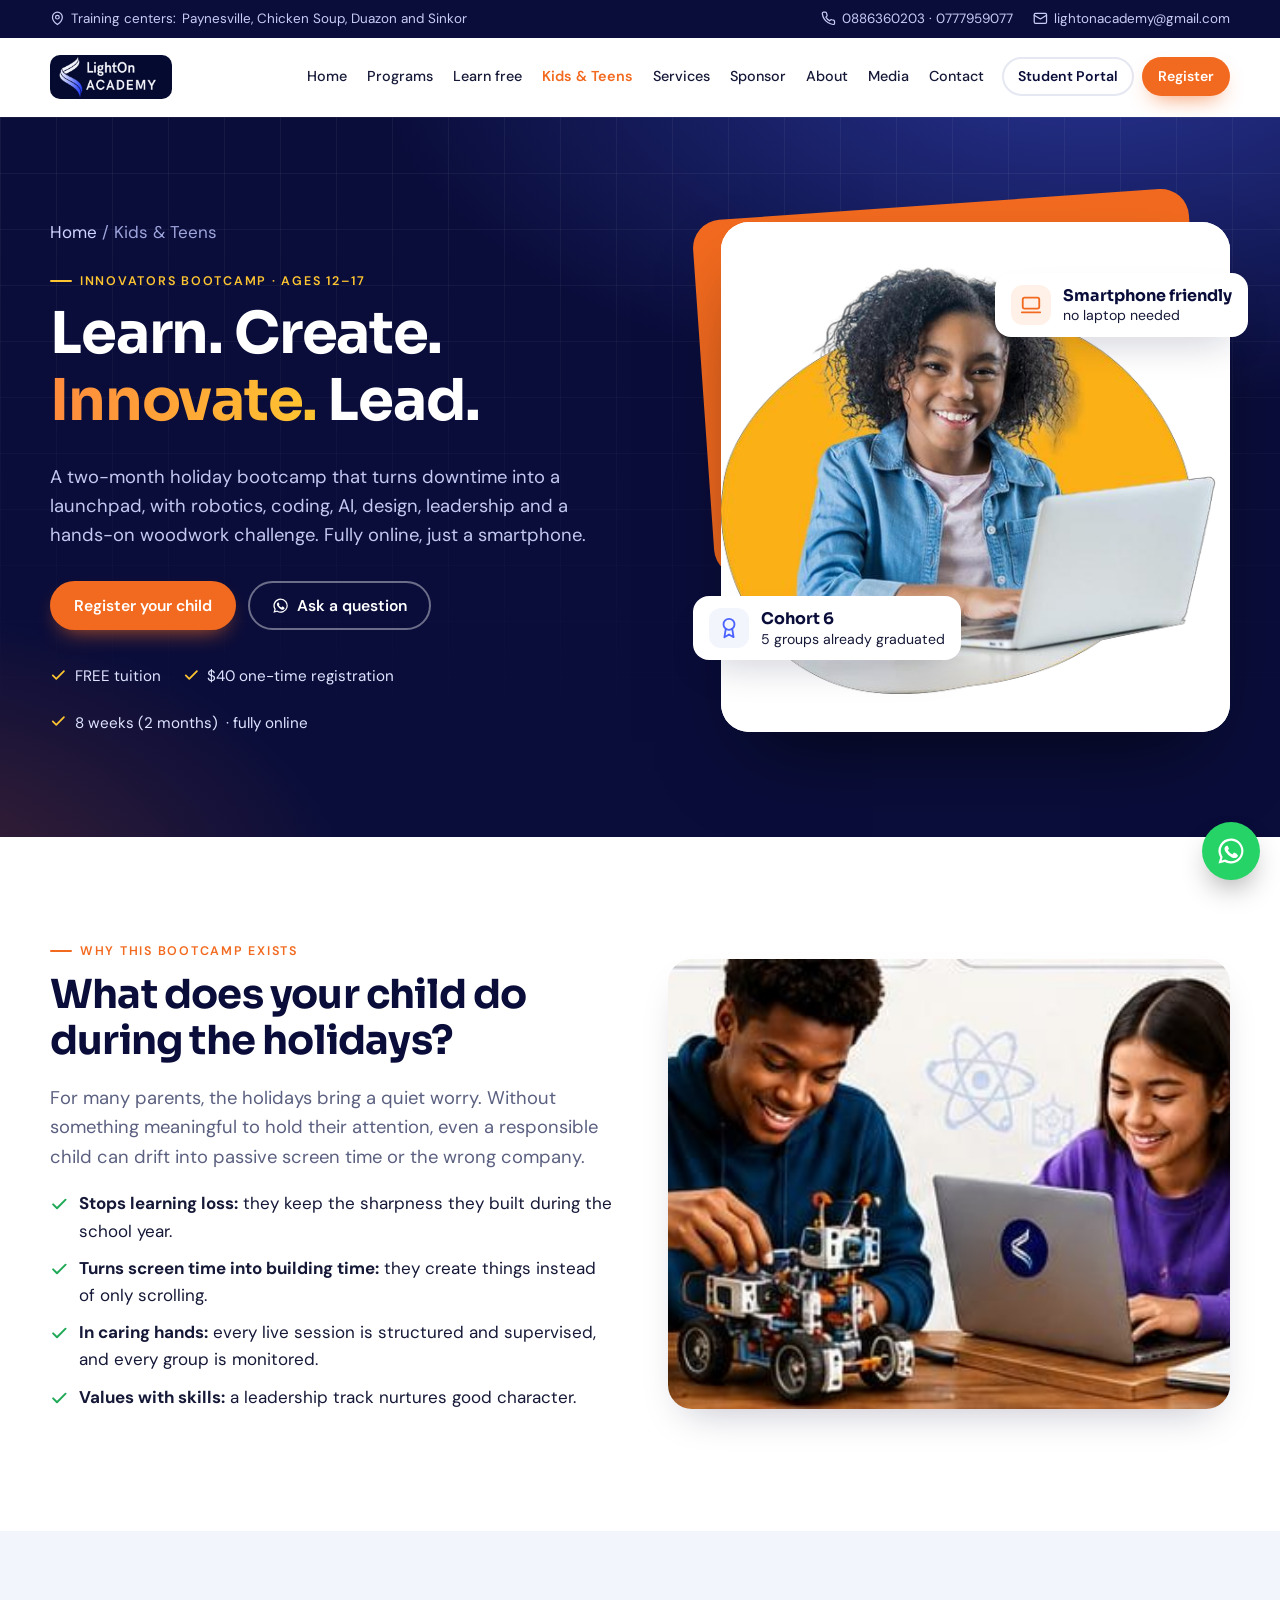
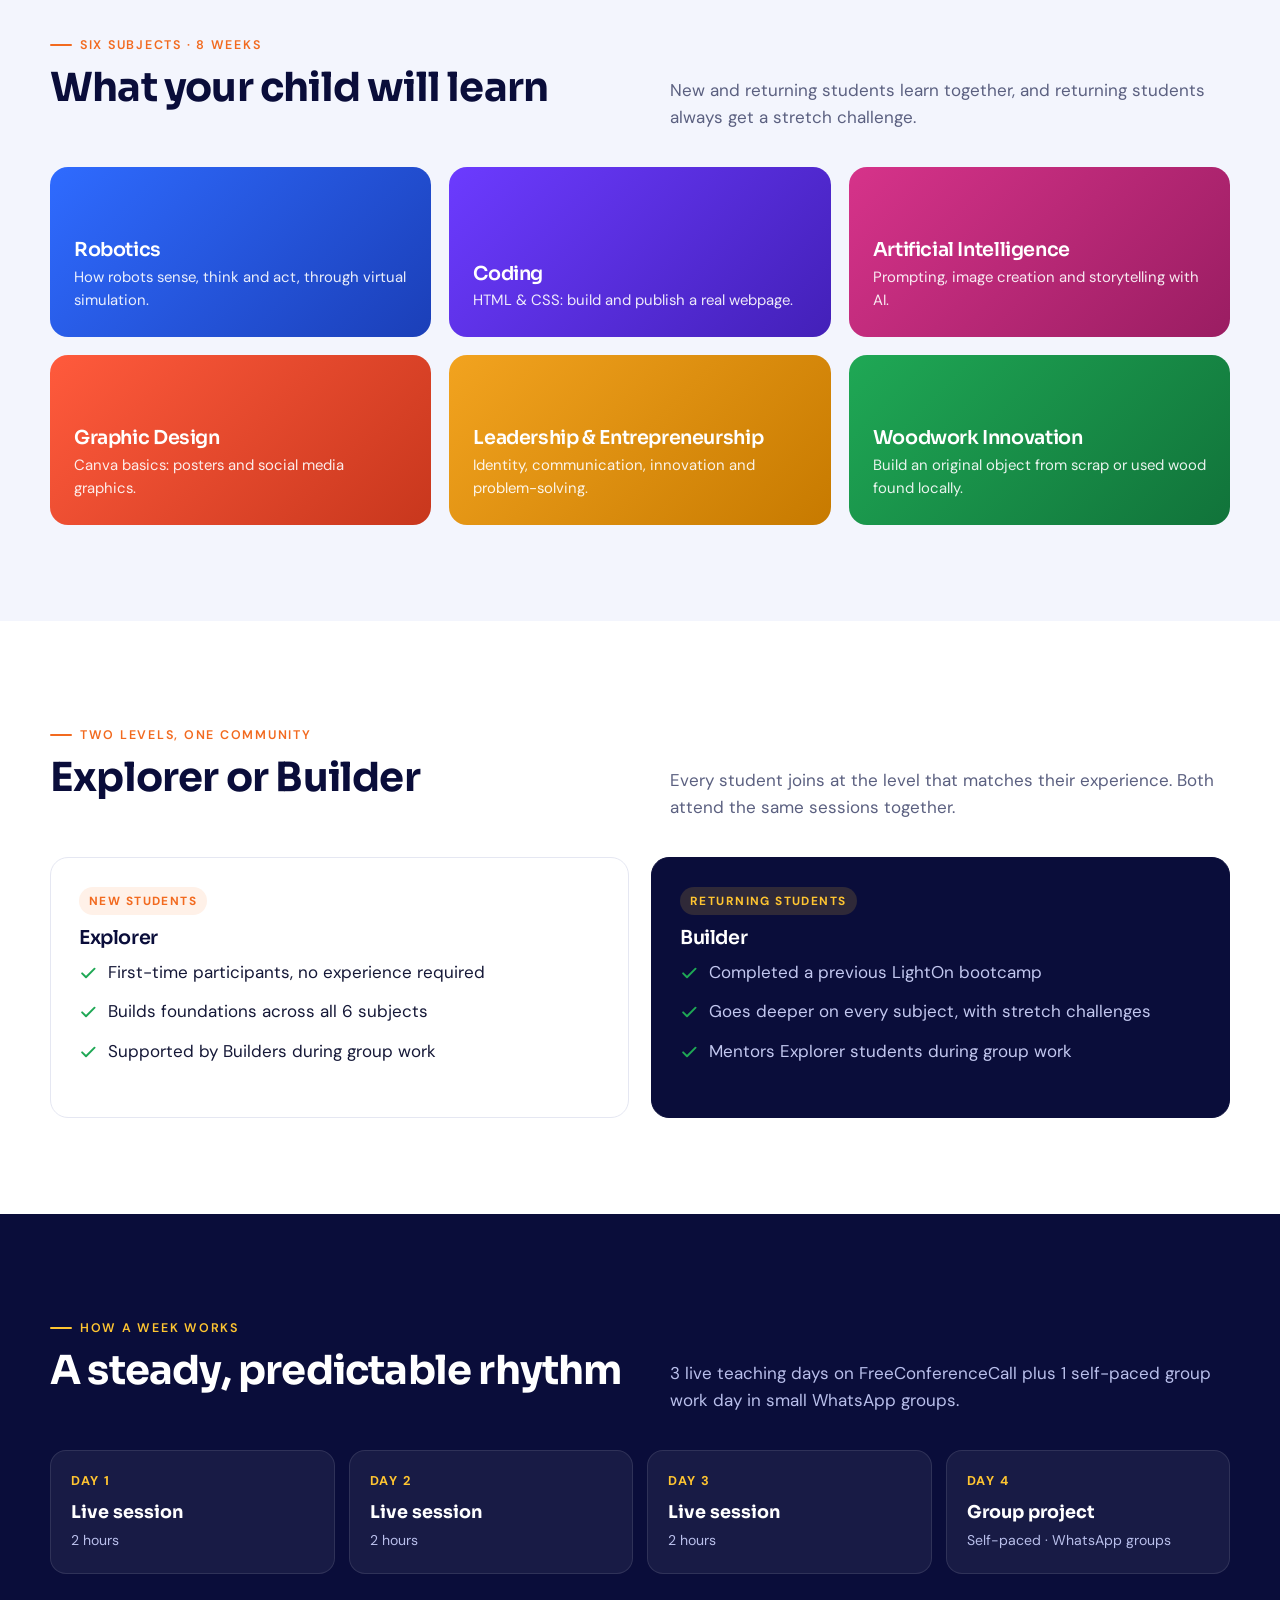
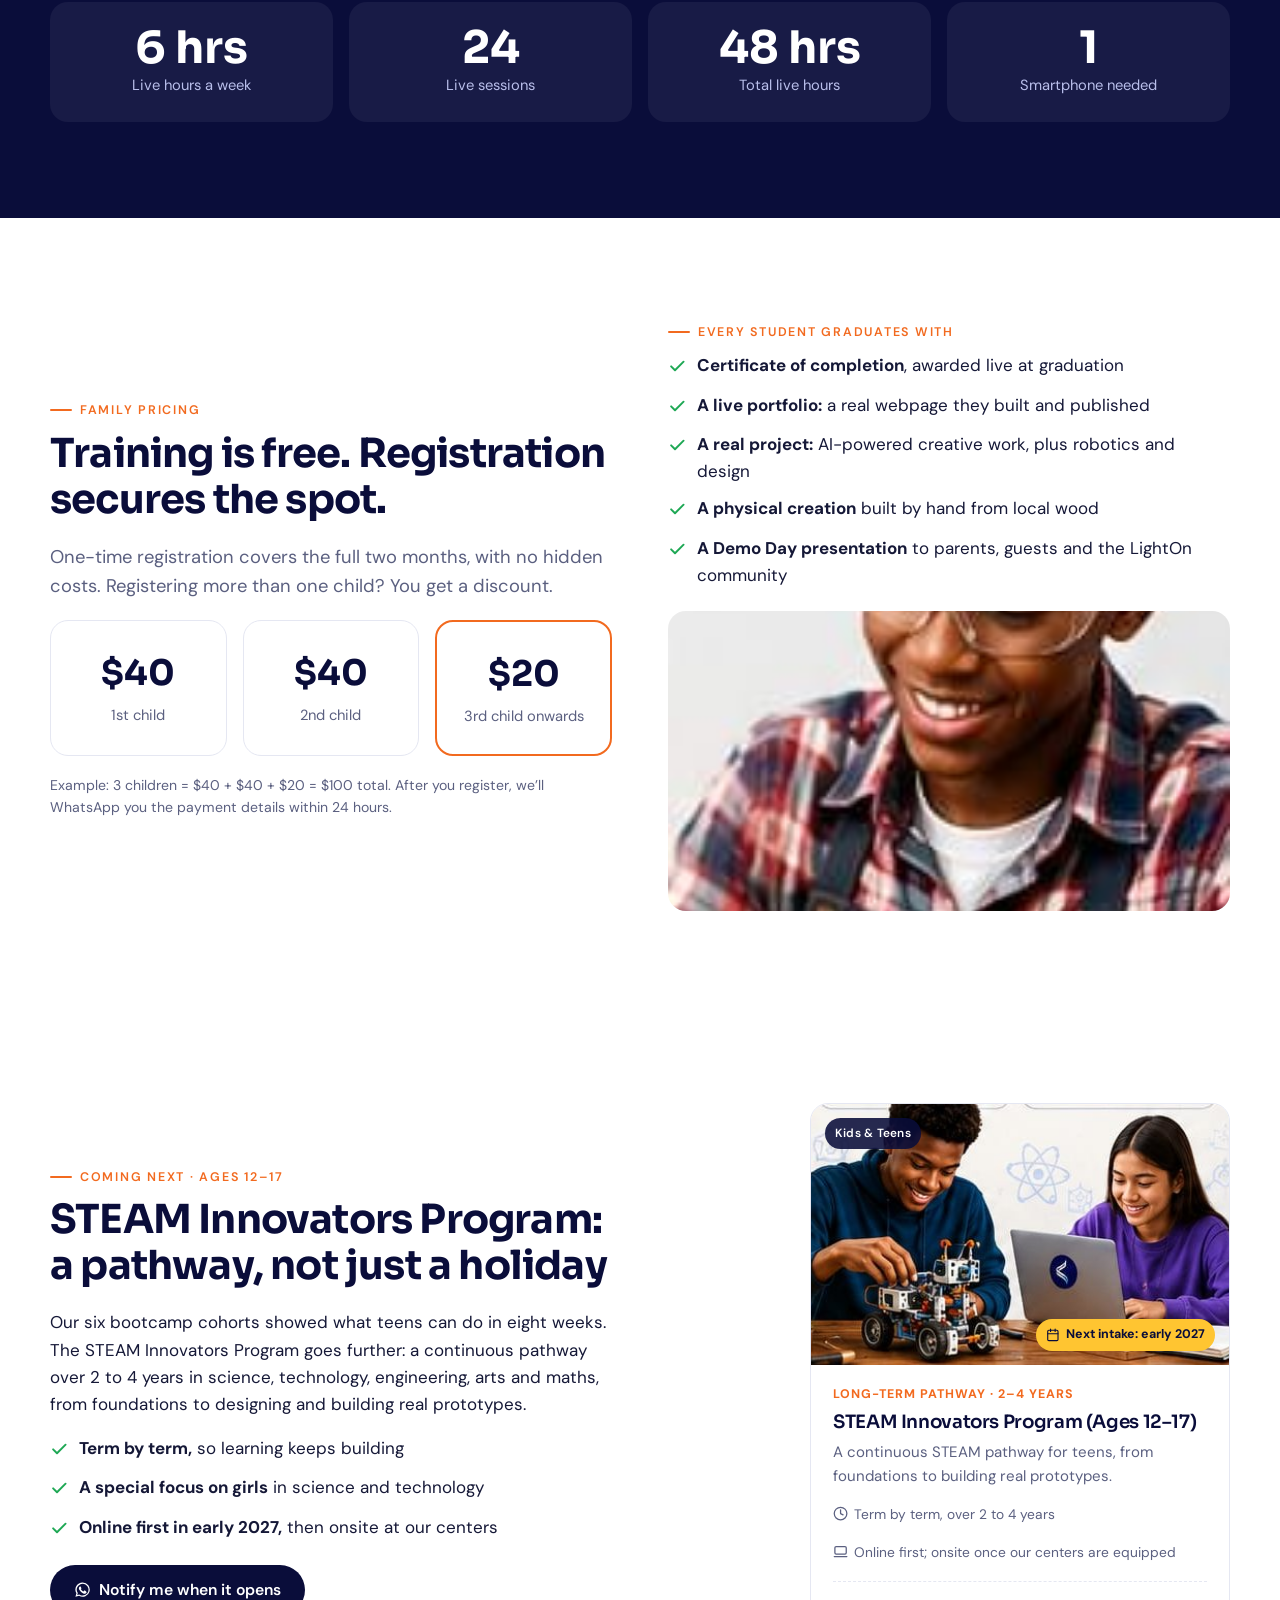
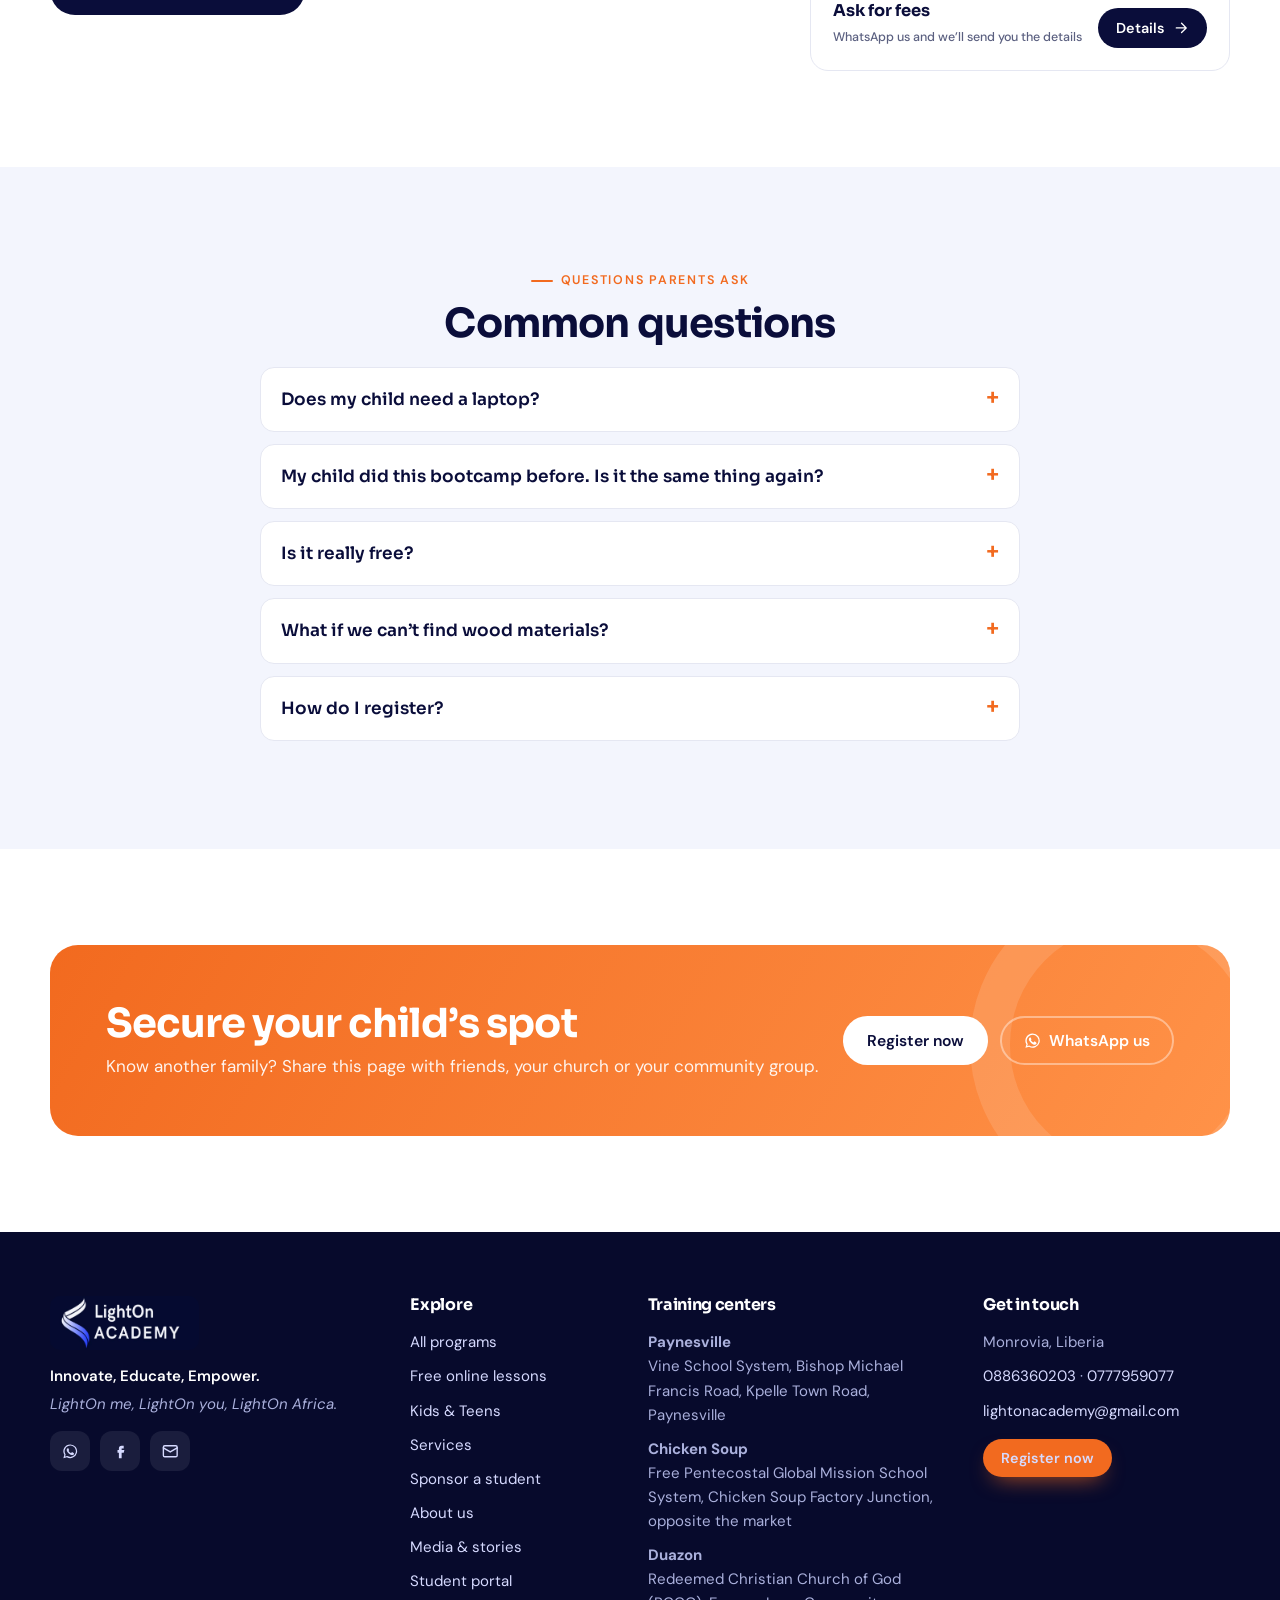
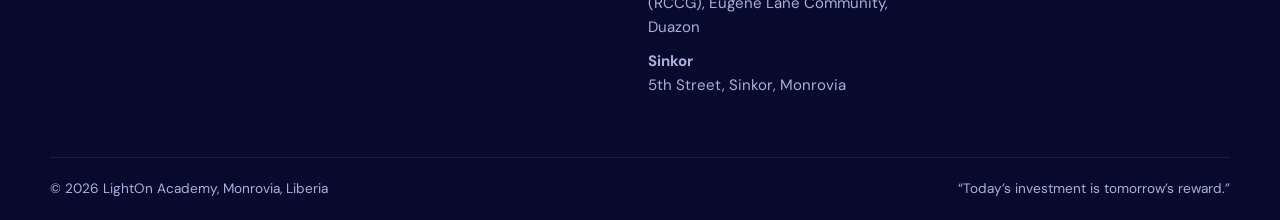
==== commit 29c8ff65: "Add files via upload" ====
--- a/kids.html
+++ b/kids.html
@@ -132,6 +132,23 @@
   </div>
 </section>
 
+<section class="section" data-hide-box>
+  <div class="wrap split">
+    <div class="reveal">
+      <span class="eyebrow">Coming next · ages 12–17</span>
+      <h2>STEAM Innovators Program: a pathway, not just a holiday</h2>
+      <p>Our six bootcamp cohorts showed what teens can do in eight weeks. The STEAM Innovators Program goes further: a continuous pathway over 2 to 4 years in science, technology, engineering, arts and maths, from foundations to designing and building real prototypes.</p>
+      <ul class="ticks">
+        <li><span data-icon="check"></span><span><strong>Term by term,</strong> so learning keeps building</span></li>
+        <li><span data-icon="check"></span><span><strong>A special focus on girls</strong> in science and technology</span></li>
+        <li><span data-icon="check"></span><span><strong>Online first in early 2027,</strong> then onsite at our centers</span></li>
+      </ul>
+      <a class="btn btn-navy" data-wa="Hello LightOn Academy, please let me know when the STEAM Innovators Program opens for registration." href="#"><span data-icon="wa"></span> Notify me when it opens</a>
+    </div>
+    <div class="grid one" data-courses="ids:steam-innovators" data-hide-empty></div>
+  </div>
+</section>
+
 <section class="section bg-soft">
   <div class="wrap narrow faq">
     <div class="center"><span class="eyebrow">Questions parents ask</span><h2>Common questions</h2></div>
--- a/assets/css/style.css
+++ b/assets/css/style.css
@@ -66,7 +66,7 @@
 .nav-wrap{display:flex;align-items:center;justify-content:space-between;gap:20px;height:78px}
 .brand img{height:50px;width:auto;border-radius:10px}
 .nav{display:flex;align-items:center;gap:4px}
-.nav>a{color:var(--ink);font-weight:500;font-size:.96rem;padding:8px 12px;border-radius:10px}
+.nav>a{color:var(--ink);font-weight:500;font-size:.96rem;padding:8px 12px;border-radius:10px;white-space:nowrap}
 .nav>a:hover{background:var(--soft);text-decoration:none}
 .nav>a[aria-current]{color:var(--orange);font-weight:600}
 .nav-cta{display:flex;gap:8px;margin-left:12px}
@@ -362,7 +362,7 @@
 @media (prefers-reduced-motion:reduce){.reveal{opacity:1;transform:none;transition:none}*{scroll-behavior:auto!important}}
 
 /* responsive */
-@media (max-width:1080px){
+@media (max-width:1200px){
   .nav-toggle{display:block}
   .nav{position:fixed;inset:78px 0 auto 0;flex-direction:column;align-items:stretch;background:#fff;padding:12px 20px 24px;border-bottom:1px solid var(--line);box-shadow:var(--shadow);transform:translateY(-120%);transition:transform .25s;max-height:calc(100vh - 78px);overflow:auto;z-index:-1}
   .menu-open .nav{transform:none}
@@ -446,3 +446,71 @@
 .c-step{color:var(--blue)}
 @media (max-width:560px){.steps-path li{flex-basis:100%}.steps-path li:not(:last-child)::after{display:none}}
 .block .steps-path li{flex-basis:130px}
+
+/* home: proof band */
+.proof{display:grid;grid-template-columns:1.2fr 1fr;gap:48px;align-items:center}
+.proof blockquote{font-family:var(--font-h);font-size:clamp(1.25rem,2.3vw,1.7rem);line-height:1.35;color:#fff;margin:0 0 18px;font-weight:500}
+.proof blockquote::before{content:"“";display:block;font-size:3.5rem;line-height:.6;color:var(--orange)}
+.proof cite{font-style:normal;color:#b9bfeb}.proof cite strong{color:#fff}
+.proof-stats{grid-template-columns:1fr 1fr}
+.gallery.strip{grid-template-columns:repeat(4,1fr);margin-top:40px}
+.gallery.strip .g-item{aspect-ratio:1/1}
+@media (max-width:820px){.proof{grid-template-columns:1fr;gap:28px}.gallery.strip{grid-template-columns:1fr 1fr}.hero .float-card{display:none}}
+@media (max-width:820px){
+  .paths{grid-template-columns:1fr 1fr;gap:12px;margin-top:-36px}
+  .path{padding:16px;gap:2px}
+  .path p,.path .go{display:none}
+  .path .p-ico{width:40px;height:40px;margin-bottom:8px}
+  .path h3{font-size:.98rem}
+  .hero-art .photo{aspect-ratio:4/3}
+  .hero-art::before{height:60%}
+}
+
+/* back to top */
+.to-top{position:fixed;right:27px;bottom:90px;z-index:60;width:44px;height:44px;border-radius:50%;border:0;cursor:pointer;background:var(--navy);color:#fff;display:grid;place-items:center;box-shadow:0 10px 24px -10px rgba(10,13,58,.6);opacity:0;visibility:hidden;transform:translateY(10px);transition:opacity .25s,transform .25s,visibility .25s,background .2s}
+.to-top svg{width:20px;height:20px}
+.to-top:hover{background:var(--orange)}
+.to-top:focus-visible{outline:3px solid var(--sun);outline-offset:2px}
+.show-top .to-top{opacity:1;visibility:visible;transform:none}
+
+/* keep the 8-item menu on one line on mid-size screens */
+@media (min-width:1201px) and (max-width:1320px){
+  .nav>a{padding:8px 8px;font-size:.9rem}
+  .nav-cta{margin-left:6px}.nav-cta .btn{padding:10px 14px;font-size:.88rem}
+  .brand img{height:44px}
+}
+.services.three{grid-template-columns:repeat(3,1fr)}
+@media (max-width:1000px){.services.three{grid-template-columns:1fr 1fr}}
+@media (max-width:620px){.services.three{grid-template-columns:1fr}}
+/* single-card grid */
+.grid.one{grid-template-columns:1fr;max-width:420px;margin-left:auto}
+@media (max-width:900px){.grid.one{max-width:none;margin:0}}
+/* media */
+.media-grid{display:grid;grid-template-columns:repeat(3,1fr);gap:24px}
+.media-card{display:flex;flex-direction:column;background:#fff;border:1px solid var(--line);border-radius:20px;overflow:hidden;color:var(--ink);text-decoration:none!important;transition:transform .15s,box-shadow .15s}
+.media-card:hover{transform:translateY(-3px);box-shadow:0 18px 40px -24px rgba(10,13,58,.45)}
+.m-img{position:relative;display:block;aspect-ratio:16/9;background:#e9ecf6}
+.m-img img{width:100%;height:100%;object-fit:cover;display:block}
+.m-img .tag{position:absolute;left:12px;top:12px;background:rgba(10,13,58,.85);color:#fff;font:600 .74rem var(--font);padding:5px 10px;border-radius:999px}
+.m-play{position:absolute;inset:0;margin:auto;width:58px;height:58px;border-radius:50%;background:rgba(242,106,31,.92);color:#fff;display:grid;place-items:center;box-shadow:0 10px 24px -8px rgba(0,0,0,.5)}
+.m-play svg{width:24px;height:24px;margin-left:3px}
+.m-body{display:flex;flex-direction:column;gap:6px;padding:16px 18px 18px}
+.m-body strong{font-family:var(--font-head,inherit);color:var(--navy);font-size:1.02rem;line-height:1.35}
+.m-body small{color:var(--muted);font-size:.9rem}
+.m-body em{font-style:normal;color:var(--muted);font-size:.82rem}
+/* case studies */
+.stories{display:grid;grid-template-columns:1fr;gap:24px}
+.story{display:grid;grid-template-columns:minmax(0,5fr) minmax(0,7fr);background:#fff;border:1px solid var(--line);border-radius:24px;overflow:hidden;box-shadow:0 20px 50px -34px rgba(10,13,58,.4)}
+.story:not(:has(.st-img)){grid-template-columns:1fr}
+.st-img img{width:100%;height:100%;min-height:260px;object-fit:cover;display:block}
+.st-body{padding:28px 30px}
+.st-body h3{margin:6px 0 4px;font-size:1.35rem}
+.st-client{color:var(--muted);margin:0 0 16px;font-weight:600}
+.st-row{display:grid;grid-template-columns:130px 1fr;gap:14px;padding:12px 0;border-top:1px solid var(--line)}
+.st-row span{font:700 .78rem var(--font);letter-spacing:.06em;text-transform:uppercase;color:var(--orange);padding-top:3px}
+.st-row p{margin:0}
+.story blockquote{margin:16px 0 0;padding:14px 18px;border-left:4px solid var(--orange);background:#fff7f1;border-radius:0 12px 12px 0;font-style:italic}
+.story blockquote cite{display:block;margin-top:6px;font-style:normal;font-weight:600;color:var(--navy);font-size:.9rem}
+.st-link{display:inline-flex;align-items:center;gap:6px;margin-top:14px;font-weight:600}
+@media (max-width:1000px){.media-grid{grid-template-columns:repeat(2,1fr)}}
+@media (max-width:760px){.media-grid{grid-template-columns:1fr}.story{grid-template-columns:1fr}.st-img img{min-height:0;aspect-ratio:16/9}.st-body{padding:22px}.st-row{grid-template-columns:1fr;gap:4px}}
